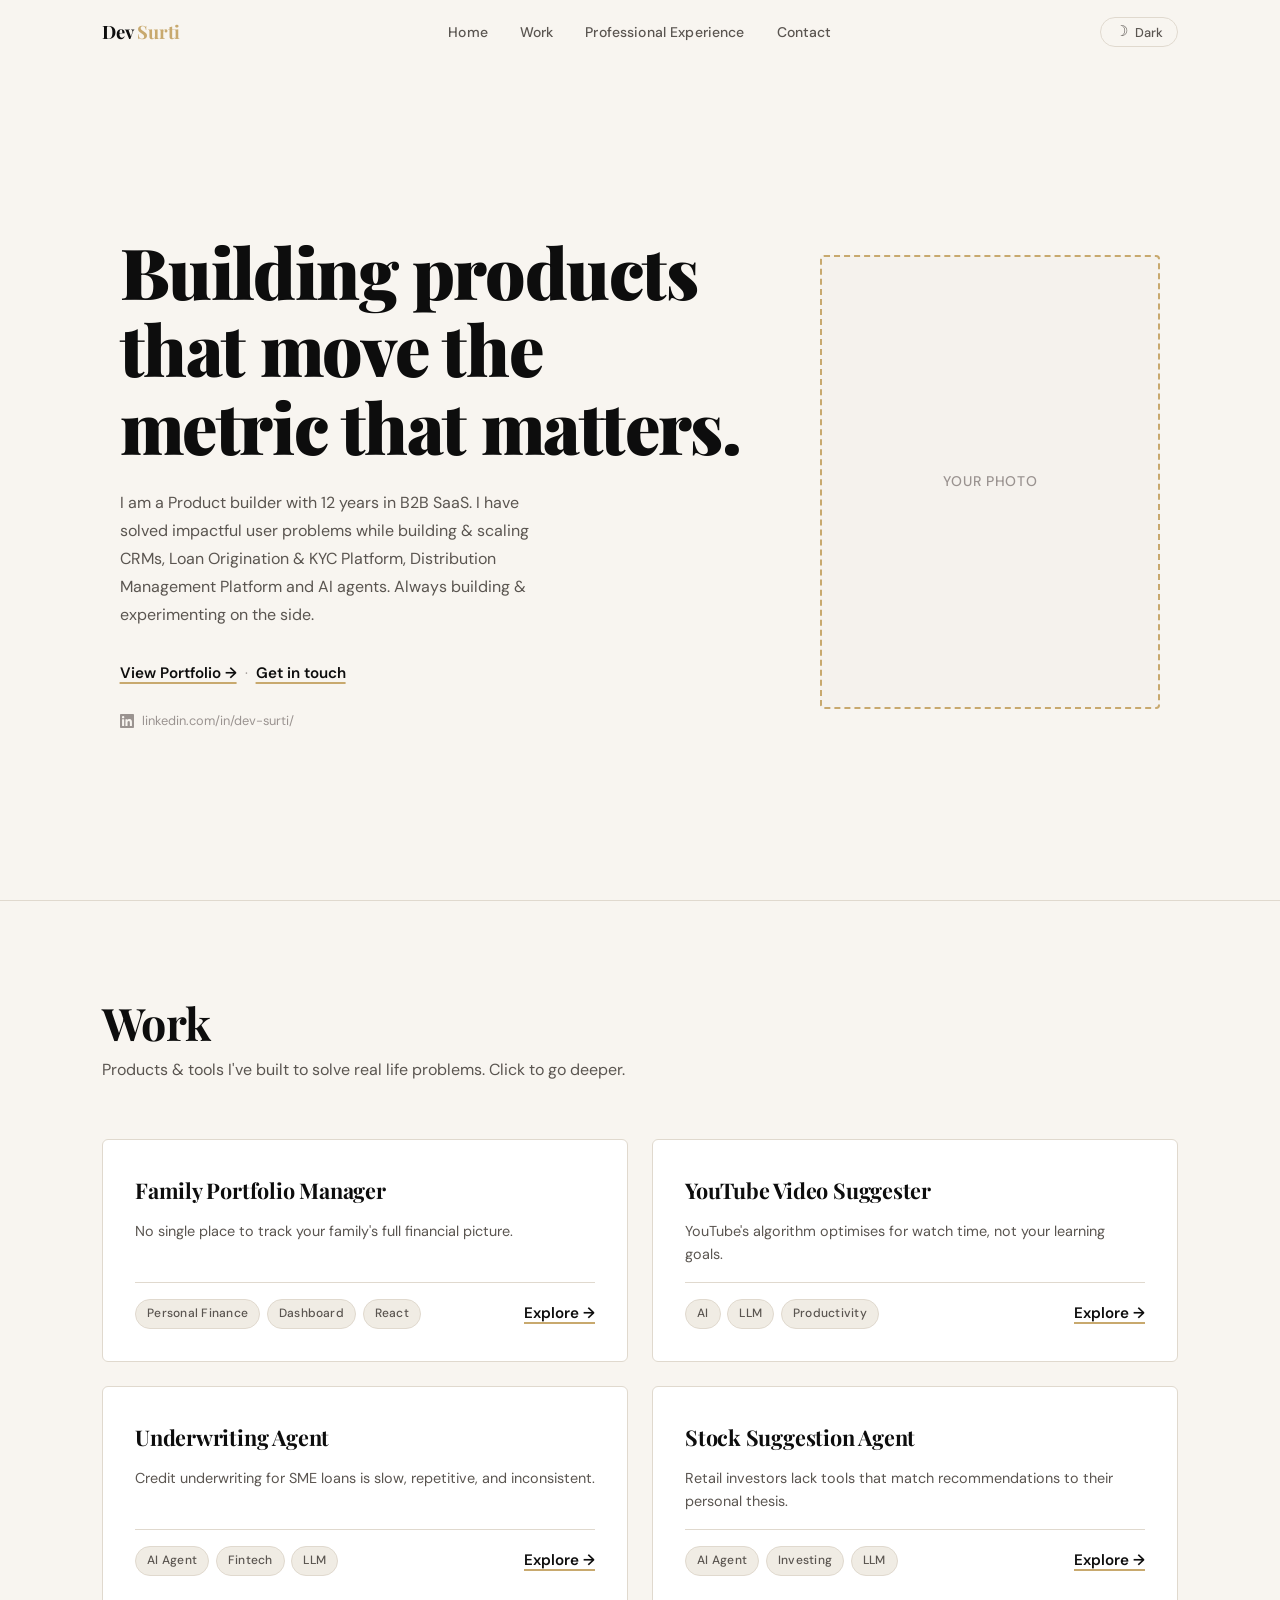
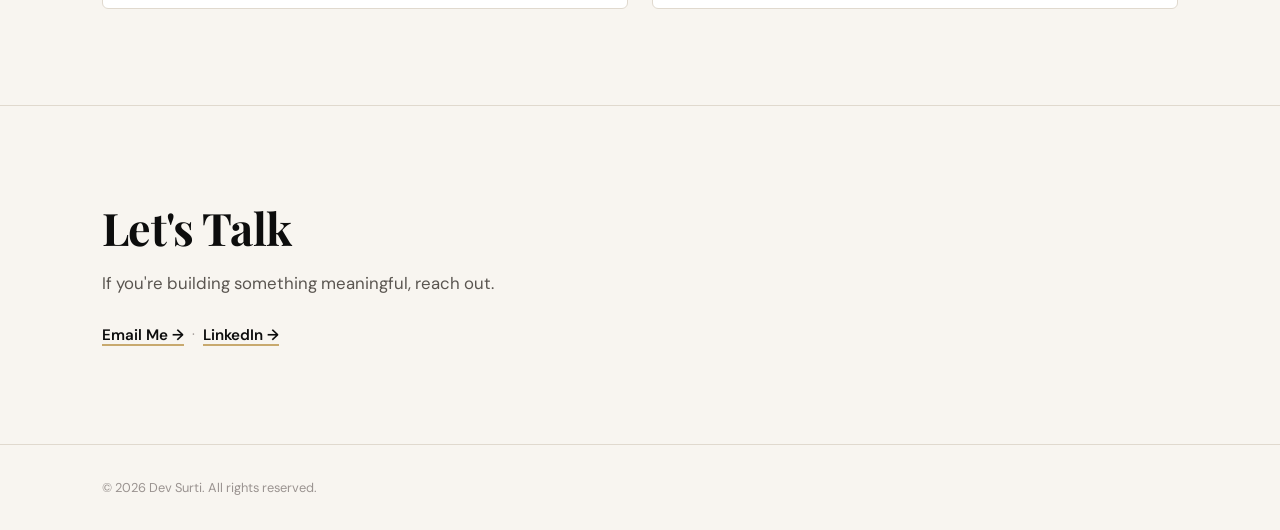
==== index.html @ 0338aacd "Initial portfolio launch" ====
<!DOCTYPE html>
<html lang="en" data-theme="light">
<head>
  <meta charset="UTF-8" />
  <meta name="viewport" content="width=device-width, initial-scale=1.0" />
  <title>Dev Surti — Senior Product Leader</title>
  <meta name="description" content="Product builder with 12 years in B2B SaaS. Building AI-native tools on the side." />
  <link rel="stylesheet" href="style.css" />
  <link rel="icon" href="favicon.svg" type="image/svg+xml" />
</head>
<body>

  <!-- ============================================================
       NAV
       ============================================================ -->
  <nav class="site-nav" id="site-nav">
    <div class="nav-inner">
      <a href="index.html" class="nav-logo">Dev <span>Surti</span></a>
      <ul class="nav-links" role="list">
        <li><a href="index.html">Home</a></li>
        <li><a href="index.html#work">Work</a></li>
        <li><a href="experience.html">Professional Experience</a></li>
        <li><a href="index.html#contact">Contact</a></li>
      </ul>
      <div class="nav-right">
        <button class="theme-toggle" id="theme-toggle" aria-label="Toggle theme">
          <span class="icon" id="theme-icon">☽</span>
          <span id="theme-label">Dark</span>
        </button>
        <button class="nav-hamburger" id="nav-hamburger" aria-label="Open menu" aria-expanded="false">
          <span></span><span></span><span></span>
        </button>
      </div>
    </div>
    <div class="nav-mobile" id="nav-mobile" role="navigation">
      <a href="index.html">Home</a>
      <a href="index.html#work">Work</a>
      <a href="experience.html">Professional Experience</a>
      <a href="index.html#contact">Contact</a>
    </div>
  </nav>

  <!-- ============================================================
       HERO
       ============================================================ -->
  <section class="hero">
    <div class="container">
      <div class="hero-inner">

        <!-- Left: text -->
        <div class="hero-text">
          <h1 class="display-heading fade-in">
            Building products<br />
            that move the<br />
            metric that matters.
          </h1>

          <p class="hero-bio fade-in fade-in-delay-1">
            I am a Product builder with 12 years in B2B SaaS. I have solved impactful user
            problems while building &amp; scaling CRMs, Loan Origination &amp; KYC Platform,
            Distribution Management Platform and AI agents. Always building &amp; experimenting
            on the side.
          </p>

          <div class="hero-ctas cta-group fade-in fade-in-delay-2">
            <a href="#work" class="text-cta">View Portfolio →</a>
            <span class="cta-divider">·</span>
            <a href="mailto:dev19388@gmail.com" class="text-cta">Get in touch</a>
          </div>

          <div class="hero-contact-line fade-in fade-in-delay-3">
            <svg class="li-icon" viewBox="0 0 24 24" xmlns="http://www.w3.org/2000/svg" aria-hidden="true">
              <path d="M20.447 20.452h-3.554v-5.569c0-1.328-.027-3.037-1.852-3.037-1.853 0-2.136 1.445-2.136 2.939v5.667H9.351V9h3.414v1.561h.046c.477-.9 1.637-1.85 3.37-1.85 3.601 0 4.267 2.37 4.267 5.455v6.286zM5.337 7.433a2.062 2.062 0 0 1-2.063-2.065 2.064 2.064 0 1 1 2.063 2.065zm1.782 13.019H3.555V9h3.564v11.452zM22.225 0H1.771C.792 0 0 .774 0 1.729v20.542C0 23.227.792 24 1.771 24h20.451C23.2 24 24 23.227 24 22.271V1.729C24 .774 23.2 0 22.222 0h.003z"/>
            </svg>
            <a href="https://linkedin.com/in/dev-surti/" target="_blank" rel="noopener">linkedin.com/in/dev-surti/</a>
          </div>
        </div>

        <!-- Right: photo placeholder -->
        <div class="fade-in fade-in-delay-2">
          <div class="profile-photo-placeholder" aria-label="Profile photo placeholder">
            Your Photo
          </div>
        </div>

      </div>
    </div>
  </section>

  <!-- ============================================================
       WORK
       ============================================================ -->
  <section class="work-section" id="work">
    <div class="container">
      <div class="work-header fade-in">
        <h2 class="section-heading">Work</h2>
        <p class="section-sub">Products &amp; tools I've built to solve real life problems. Click to go deeper.</p>
      </div>

      <div class="cards-grid">

        <!-- Card 01 -->
        <article class="project-card fade-in fade-in-delay-1">
          <h3 class="card-name">Family Portfolio Manager</h3>
          <p class="card-problem">No single place to track your family's full financial picture.</p>
          <div class="card-footer">
            <div class="tags">
              <span class="tag">Personal Finance</span>
              <span class="tag">Dashboard</span>
              <span class="tag">React</span>
            </div>
            <a href="project-family-portfolio.html" class="text-cta card-explore">Explore →</a>
          </div>
        </article>

        <!-- Card 02 -->
        <article class="project-card fade-in fade-in-delay-2">
          <h3 class="card-name">YouTube Video Suggester</h3>
          <p class="card-problem">YouTube's algorithm optimises for watch time, not your learning goals.</p>
          <div class="card-footer">
            <div class="tags">
              <span class="tag">AI</span>
              <span class="tag">LLM</span>
              <span class="tag">Productivity</span>
            </div>
            <a href="project-yt-suggester.html" class="text-cta card-explore">Explore →</a>
          </div>
        </article>

        <!-- Card 03 -->
        <article class="project-card fade-in fade-in-delay-3">
          <h3 class="card-name">Underwriting Agent</h3>
          <p class="card-problem">Credit underwriting for SME loans is slow, repetitive, and inconsistent.</p>
          <div class="card-footer">
            <div class="tags">
              <span class="tag">AI Agent</span>
              <span class="tag">Fintech</span>
              <span class="tag">LLM</span>
            </div>
            <a href="project-underwriting-agent.html" class="text-cta card-explore">Explore →</a>
          </div>
        </article>

        <!-- Card 04 -->
        <article class="project-card fade-in fade-in-delay-4">
          <h3 class="card-name">Stock Suggestion Agent</h3>
          <p class="card-problem">Retail investors lack tools that match recommendations to their personal thesis.</p>
          <div class="card-footer">
            <div class="tags">
              <span class="tag">AI Agent</span>
              <span class="tag">Investing</span>
              <span class="tag">LLM</span>
            </div>
            <a href="project-stock-agent.html" class="text-cta card-explore">Explore →</a>
          </div>
        </article>

      </div>
    </div>
  </section>

  <!-- ============================================================
       CONTACT
       ============================================================ -->
  <section class="contact-section" id="contact">
    <div class="container">
      <div class="contact-inner fade-in">
        <h2 class="section-heading">Let's Talk</h2>
        <p class="contact-text">
          If you're building something meaningful, reach out.
        </p>
        <div class="contact-ctas cta-group mt-3">
          <a href="mailto:dev19388@gmail.com" class="text-cta">Email Me →</a>
          <span class="cta-divider">·</span>
          <a href="https://linkedin.com/in/dev-surti/" target="_blank" rel="noopener" class="text-cta">LinkedIn →</a>
        </div>
      </div>
    </div>
  </section>

  <!-- ============================================================
       FOOTER
       ============================================================ -->
  <footer class="site-footer">
    <div class="footer-inner">
      <p class="footer-copy">© 2026 Dev Surti. All rights reserved.</p>
    </div>
  </footer>

  <!-- ============================================================
       JS
       ============================================================ -->
  <script>
    // --- Theme toggle ---
    const root = document.documentElement;
    const toggleBtn = document.getElementById('theme-toggle');
    const themeIcon = document.getElementById('theme-icon');
    const themeLabel = document.getElementById('theme-label');

    function applyTheme(theme) {
      root.setAttribute('data-theme', theme);
      localStorage.setItem('theme', theme);
      if (theme === 'dark') {
        themeIcon.textContent = '☀';
        themeLabel.textContent = 'Light';
      } else {
        themeIcon.textContent = '☽';
        themeLabel.textContent = 'Dark';
      }
    }

    const savedTheme = localStorage.getItem('theme') || 'light';
    applyTheme(savedTheme);

    toggleBtn.addEventListener('click', () => {
      const current = root.getAttribute('data-theme');
      applyTheme(current === 'dark' ? 'light' : 'dark');
    });

    // --- Sticky nav on scroll ---
    const nav = document.getElementById('site-nav');
    window.addEventListener('scroll', () => {
      nav.classList.toggle('scrolled', window.scrollY > 20);
    }, { passive: true });

    // --- Mobile hamburger ---
    const hamburger = document.getElementById('nav-hamburger');
    const mobileNav = document.getElementById('nav-mobile');

    hamburger.addEventListener('click', () => {
      const open = mobileNav.classList.toggle('open');
      hamburger.setAttribute('aria-expanded', open);
    });

    mobileNav.querySelectorAll('a').forEach(link => {
      link.addEventListener('click', () => {
        mobileNav.classList.remove('open');
        hamburger.setAttribute('aria-expanded', false);
      });
    });

    // --- Fade-in on scroll (Intersection Observer) ---
    const fadeEls = document.querySelectorAll('.fade-in');
    const observer = new IntersectionObserver((entries) => {
      entries.forEach(entry => {
        if (entry.isIntersecting) {
          entry.target.classList.add('visible');
          observer.unobserve(entry.target);
        }
      });
    }, { threshold: 0.12 });

    fadeEls.forEach(el => observer.observe(el));
  </script>

</body>
</html>
---- style.css ----
/* ============================================================
   IMPORTS
   ============================================================ */
@import url('https://fonts.googleapis.com/css2?family=Playfair+Display:ital,wght@0,400;0,700;0,900;1,400;1,700&family=DM+Sans:ital,wght@0,300;0,400;0,500;0,600;1,300;1,400&display=swap');

/* ============================================================
   CSS VARIABLES — LIGHT THEME (default)
   ============================================================ */
:root {
  --bg:          #f8f5f0;
  --bg-nav:      rgba(248, 245, 240, 0.92);
  --surface:     #ffffff;
  --border:      #e0d9ce;
  --border-accent: #c8a96e;
  --text-primary: #0d0d0d;
  --text-secondary: #5a5550;
  --text-muted:  #9a9390;
  --accent:      #c8a96e;
  --accent-hover: #b8934f;
  --tag-bg:      #f0ece4;
  --tag-text:    #5a5550;
  --card-bg:     #ffffff;
  --card-border: #e0d9ce;
  --live-bg:     #e8f5e9;
  --live-text:   #2e7d32;
  --placeholder-bg: #f5f2ed;
  --shadow:      0 2px 12px rgba(13,13,13,0.06);
  --shadow-hover: 0 8px 32px rgba(13,13,13,0.12);
}

/* DARK THEME */
[data-theme="dark"] {
  --bg:          #0d0d0d;
  --bg-nav:      rgba(13, 13, 13, 0.92);
  --surface:     #161614;
  --border:      #2a2820;
  --border-accent: #c8a96e;
  --text-primary: #f0ece4;
  --text-secondary: #b0a99e;
  --text-muted:  #6a6460;
  --accent:      #c8a96e;
  --accent-hover: #d9bc83;
  --tag-bg:      #1e1c18;
  --tag-text:    #b0a99e;
  --card-bg:     #161614;
  --card-border: #2a2820;
  --live-bg:     #0a1f0d;
  --live-text:   #66bb6a;
  --placeholder-bg: #1a1814;
  --shadow:      0 2px 12px rgba(0,0,0,0.3);
  --shadow-hover: 0 8px 32px rgba(0,0,0,0.5);
}

/* ============================================================
   RESET & BASE
   ============================================================ */
*, *::before, *::after {
  box-sizing: border-box;
  margin: 0;
  padding: 0;
}

html {
  scroll-behavior: smooth;
  font-size: 16px;
}

body {
  background-color: var(--bg);
  color: var(--text-primary);
  font-family: 'DM Sans', system-ui, sans-serif;
  font-weight: 400;
  line-height: 1.65;
  transition: background-color 0.3s ease, color 0.3s ease;
  -webkit-font-smoothing: antialiased;
}

img {
  max-width: 100%;
  display: block;
}

a {
  color: inherit;
  text-decoration: none;
}

ul, ol {
  list-style: none;
}

/* ============================================================
   TYPOGRAPHY
   ============================================================ */
h1, h2, h3, h4 {
  font-family: 'Playfair Display', Georgia, serif;
  line-height: 1.15;
  letter-spacing: -0.01em;
}

.display-heading {
  font-family: 'Playfair Display', Georgia, serif;
  font-size: clamp(2.6rem, 5.5vw, 4.8rem);
  font-weight: 900;
  line-height: 1.1;
  letter-spacing: -0.02em;
}

.section-heading {
  font-family: 'Playfair Display', Georgia, serif;
  font-size: clamp(2rem, 3.5vw, 3rem);
  font-weight: 700;
  letter-spacing: -0.015em;
}

.section-sub {
  font-size: 1rem;
  color: var(--text-secondary);
  margin-top: 0.5rem;
  font-weight: 400;
}

.body-lead {
  font-size: 1.05rem;
  line-height: 1.7;
  color: var(--text-secondary);
}

/* ============================================================
   LAYOUT
   ============================================================ */
.container {
  max-width: 1140px;
  margin: 0 auto;
  padding: 0 2rem;
}

.container--narrow {
  max-width: 800px;
  margin: 0 auto;
  padding: 0 2rem;
}

section {
  padding: 6rem 0;
}

/* ============================================================
   NAV
   ============================================================ */
.site-nav {
  position: fixed;
  top: 0;
  left: 0;
  right: 0;
  z-index: 100;
  background: var(--bg-nav);
  backdrop-filter: blur(12px);
  -webkit-backdrop-filter: blur(12px);
  border-bottom: 1px solid transparent;
  transition: border-color 0.3s ease, background 0.3s ease;
}

.site-nav.scrolled {
  border-bottom-color: var(--border);
}

.nav-inner {
  max-width: 1140px;
  margin: 0 auto;
  padding: 0 2rem;
  height: 64px;
  display: flex;
  align-items: center;
  justify-content: space-between;
  gap: 2rem;
}

.nav-logo {
  font-family: 'Playfair Display', Georgia, serif;
  font-size: 1.15rem;
  font-weight: 700;
  color: var(--text-primary);
  white-space: nowrap;
  flex-shrink: 0;
}

.nav-logo span {
  color: var(--accent);
}

.nav-links {
  display: flex;
  align-items: center;
  gap: 2rem;
}

.nav-links a {
  font-size: 0.875rem;
  font-weight: 500;
  color: var(--text-secondary);
  transition: color 0.2s ease;
  letter-spacing: 0.01em;
}

.nav-links a:hover {
  color: var(--text-primary);
}

.nav-right {
  display: flex;
  align-items: center;
  gap: 1.5rem;
  flex-shrink: 0;
}

/* Theme toggle */
.theme-toggle {
  background: none;
  border: 1px solid var(--border);
  border-radius: 20px;
  cursor: pointer;
  color: var(--text-secondary);
  font-family: 'DM Sans', sans-serif;
  font-size: 0.8rem;
  font-weight: 500;
  padding: 0.35rem 0.9rem;
  display: flex;
  align-items: center;
  gap: 0.4rem;
  transition: border-color 0.2s ease, color 0.2s ease, background 0.2s ease;
  white-space: nowrap;
}

.theme-toggle:hover {
  border-color: var(--accent);
  color: var(--text-primary);
}

.theme-toggle .icon {
  font-size: 0.95rem;
  line-height: 1;
}

/* Nav hamburger (mobile) */
.nav-hamburger {
  display: none;
  flex-direction: column;
  gap: 5px;
  background: none;
  border: none;
  cursor: pointer;
  padding: 4px;
}

.nav-hamburger span {
  display: block;
  width: 22px;
  height: 2px;
  background: var(--text-primary);
  transition: all 0.25s ease;
  border-radius: 2px;
}

/* Mobile nav drawer */
.nav-mobile {
  display: none;
  flex-direction: column;
  gap: 0;
  background: var(--bg);
  border-top: 1px solid var(--border);
  padding: 1rem 2rem 1.5rem;
}

.nav-mobile.open {
  display: flex;
}

.nav-mobile a {
  font-size: 1rem;
  font-weight: 500;
  color: var(--text-secondary);
  padding: 0.75rem 0;
  border-bottom: 1px solid var(--border);
  transition: color 0.2s ease;
}

.nav-mobile a:last-child {
  border-bottom: none;
}

.nav-mobile a:hover {
  color: var(--text-primary);
}

/* ============================================================
   TEXT CTAs (link-style, not buttons)
   ============================================================ */
.text-cta {
  display: inline-flex;
  align-items: center;
  gap: 0.25rem;
  font-size: 0.95rem;
  font-weight: 600;
  color: var(--text-primary);
  text-decoration: underline;
  text-decoration-color: var(--accent);
  text-underline-offset: 4px;
  text-decoration-thickness: 1.5px;
  transition: color 0.2s ease, text-decoration-color 0.2s ease;
}

.text-cta:hover {
  color: var(--accent);
  text-decoration-color: var(--accent);
}

.text-cta--accent {
  color: var(--accent);
}

.text-cta--accent:hover {
  color: var(--accent-hover);
}

.cta-group {
  display: flex;
  align-items: center;
  flex-wrap: wrap;
  gap: 0.5rem;
}

.cta-divider {
  color: var(--text-muted);
  font-size: 0.9rem;
  user-select: none;
}

/* ============================================================
   TAGS / BADGES
   ============================================================ */
.tags {
  display: flex;
  flex-wrap: wrap;
  gap: 0.5rem;
}

.tag {
  display: inline-block;
  padding: 0.25rem 0.7rem;
  background: var(--tag-bg);
  color: var(--tag-text);
  font-size: 0.75rem;
  font-weight: 500;
  border-radius: 20px;
  letter-spacing: 0.02em;
  border: 1px solid var(--border);
}

.tag--live {
  background: var(--live-bg);
  color: var(--live-text);
  border-color: transparent;
  font-weight: 600;
}

.tag--live::before {
  content: '● ';
  font-size: 0.6rem;
}

/* ============================================================
   FADE-IN ANIMATION
   ============================================================ */
.fade-in {
  opacity: 0;
  transform: translateY(20px);
  transition: opacity 0.6s ease, transform 0.6s ease;
}

.fade-in.visible {
  opacity: 1;
  transform: translateY(0);
}

.fade-in-delay-1 { transition-delay: 0.1s; }
.fade-in-delay-2 { transition-delay: 0.2s; }
.fade-in-delay-3 { transition-delay: 0.3s; }
.fade-in-delay-4 { transition-delay: 0.4s; }

/* ============================================================
   HERO SECTION
   ============================================================ */
.hero {
  padding-top: 10rem;
  padding-bottom: 6rem;
  min-height: 100vh;
  display: flex;
  align-items: center;
}

.hero-inner {
  display: grid;
  grid-template-columns: 1fr 340px;
  gap: 5rem;
  align-items: center;
  width: 100%;
}

.hero-bio {
  margin-top: 1.5rem;
  font-size: 1rem;
  color: var(--text-secondary);
  max-width: 420px;
  line-height: 1.75;
}

.hero-ctas {
  margin-top: 2rem;
}

.hero-contact-line {
  margin-top: 1.5rem;
  display: flex;
  align-items: center;
  gap: 0.5rem;
  font-size: 0.8rem;
  color: var(--text-muted);
}

.hero-contact-line a {
  color: var(--text-muted);
  transition: color 0.2s ease;
}

.hero-contact-line a:hover {
  color: var(--accent);
}

.hero-contact-line .li-icon {
  width: 14px;
  height: 14px;
  fill: currentColor;
  flex-shrink: 0;
}

/* Profile photo placeholder */
.profile-photo-placeholder {
  width: 100%;
  aspect-ratio: 3 / 4;
  border: 2px dashed var(--border-accent);
  border-radius: 4px;
  background: var(--placeholder-bg);
  display: flex;
  align-items: center;
  justify-content: center;
  color: var(--text-muted);
  font-size: 0.875rem;
  font-weight: 500;
  letter-spacing: 0.05em;
  text-transform: uppercase;
  max-width: 340px;
}

/* ============================================================
   WORK / PROJECT CARDS
   ============================================================ */
.work-section {
  border-top: 1px solid var(--border);
}

.work-header {
  margin-bottom: 3.5rem;
}

.cards-grid {
  display: grid;
  grid-template-columns: repeat(2, 1fr);
  gap: 1.5rem;
}

.project-card {
  background: var(--card-bg);
  border: 1px solid var(--card-border);
  border-radius: 6px;
  padding: 2rem;
  display: flex;
  flex-direction: column;
  gap: 1rem;
  transition: transform 0.25s ease, border-color 0.25s ease, box-shadow 0.25s ease;
  position: relative;
  overflow: hidden;
}

.project-card:hover {
  transform: translateY(-4px);
  border-color: var(--border-accent);
  box-shadow: var(--shadow-hover);
}

.card-number {
  font-family: 'Playfair Display', Georgia, serif;
  font-size: 3.5rem;
  font-weight: 900;
  color: var(--accent);
  opacity: 0.12;
  line-height: 1;
  position: absolute;
  top: 1.25rem;
  right: 1.75rem;
  user-select: none;
  pointer-events: none;
}

.card-name {
  font-family: 'Playfair Display', Georgia, serif;
  font-size: 1.35rem;
  font-weight: 700;
  line-height: 1.3;
  margin-top: 0.25rem;
}

.card-problem {
  font-size: 0.9rem;
  color: var(--text-secondary);
  line-height: 1.6;
}

.card-footer {
  margin-top: auto;
  padding-top: 1rem;
  border-top: 1px solid var(--border);
  display: flex;
  align-items: center;
  justify-content: space-between;
}

.card-status-tags {
  display: flex;
  flex-wrap: wrap;
  gap: 0.4rem;
  align-items: center;
  flex: 1;
}

.card-explore {
  flex-shrink: 0;
}

.card-footer .tags {
  flex: 1;
  gap: 0.4rem;
}

/* ============================================================
   CONTACT SECTION
   ============================================================ */
.contact-section {
  border-top: 1px solid var(--border);
}

.contact-inner {
  max-width: 640px;
}

.contact-text {
  margin-top: 1rem;
  font-size: 1.05rem;
  color: var(--text-secondary);
  line-height: 1.75;
}

.contact-ctas {
  margin-top: 2rem;
}

/* ============================================================
   FOOTER
   ============================================================ */
.site-footer {
  border-top: 1px solid var(--border);
  padding: 2rem 0;
}

.footer-inner {
  max-width: 1140px;
  margin: 0 auto;
  padding: 0 2rem;
  display: flex;
  align-items: center;
  justify-content: space-between;
  gap: 1rem;
  flex-wrap: wrap;
}

.footer-copy {
  font-size: 0.8rem;
  color: var(--text-muted);
}

/* ============================================================
   EXPERIENCE PAGE
   ============================================================ */
.experience-page {
  padding-top: 8rem;
  padding-bottom: 6rem;
}

.experience-header {
  display: flex;
  align-items: flex-start;
  justify-content: space-between;
  gap: 2rem;
  margin-bottom: 3rem;
  flex-wrap: wrap;
}

.experience-header h1 {
  font-size: clamp(2.2rem, 4vw, 3.5rem);
}

.resume-section {
  margin-top: 3rem;
}

.resume-section + .resume-section {
  margin-top: 2.5rem;
  padding-top: 2.5rem;
  border-top: 1px solid var(--border);
}

.resume-section-title {
  font-family: 'Playfair Display', Georgia, serif;
  font-size: 0.75rem;
  font-weight: 700;
  letter-spacing: 0.12em;
  text-transform: uppercase;
  color: var(--accent);
  margin-bottom: 1.25rem;
}

.resume-summary {
  font-size: 1rem;
  color: var(--text-secondary);
  line-height: 1.8;
}

/* Experience items */
.exp-item {
  margin-bottom: 2.5rem;
}

.exp-item:last-child {
  margin-bottom: 0;
}

.exp-header {
  display: flex;
  justify-content: space-between;
  align-items: flex-start;
  gap: 1rem;
  flex-wrap: wrap;
  margin-bottom: 0.35rem;
}

.exp-company {
  font-family: 'Playfair Display', Georgia, serif;
  font-size: 1.15rem;
  font-weight: 700;
}

.exp-role {
  font-size: 0.95rem;
  font-weight: 600;
  color: var(--text-secondary);
  margin-bottom: 0.75rem;
}

.exp-date {
  font-size: 0.8rem;
  color: var(--text-muted);
  font-weight: 500;
  white-space: nowrap;
  flex-shrink: 0;
  padding-top: 0.2rem;
}

.exp-bullets {
  list-style: none;
  display: flex;
  flex-direction: column;
  gap: 0.5rem;
}

.exp-bullets li {
  font-size: 0.925rem;
  color: var(--text-secondary);
  line-height: 1.65;
  padding-left: 1.2rem;
  position: relative;
}

.exp-bullets li::before {
  content: '–';
  position: absolute;
  left: 0;
  color: var(--accent);
  font-weight: 600;
}

/* Education */
.edu-item {
  display: flex;
  justify-content: space-between;
  align-items: center;
  gap: 1rem;
  padding: 0.6rem 0;
  border-bottom: 1px solid var(--border);
  flex-wrap: wrap;
}

.edu-item:first-child {
  border-top: 1px solid var(--border);
}

.edu-degree {
  font-weight: 600;
  font-size: 0.925rem;
}

.edu-school {
  font-size: 0.875rem;
  color: var(--text-secondary);
}

.edu-year {
  font-size: 0.8rem;
  color: var(--text-muted);
  white-space: nowrap;
  flex-shrink: 0;
}

/* Skills */
.skills-list {
  display: flex;
  flex-wrap: wrap;
  gap: 0.5rem;
}

.skill-chip {
  display: inline-block;
  padding: 0.3rem 0.8rem;
  background: var(--tag-bg);
  border: 1px solid var(--border);
  border-radius: 4px;
  font-size: 0.825rem;
  color: var(--text-secondary);
  font-weight: 500;
}

/* ============================================================
   PROJECT PAGES
   ============================================================ */
.project-page {
  padding-top: 8rem;
  padding-bottom: 6rem;
}

.back-link {
  display: inline-flex;
  align-items: center;
  gap: 0.4rem;
  font-size: 0.875rem;
  font-weight: 500;
  color: var(--text-muted);
  margin-bottom: 2.5rem;
  transition: color 0.2s ease;
}

.back-link:hover {
  color: var(--accent);
}

.project-hero {
  margin-bottom: 3.5rem;
}

.project-number {
  font-family: 'Playfair Display', Georgia, serif;
  font-size: 0.85rem;
  font-weight: 700;
  letter-spacing: 0.1em;
  color: var(--accent);
  text-transform: uppercase;
  margin-bottom: 0.5rem;
}

.project-hero h1 {
  font-size: clamp(2rem, 4.5vw, 3.5rem);
  margin-bottom: 1rem;
}

.project-teaser {
  font-family: 'Playfair Display', Georgia, serif;
  font-size: 1.25rem;
  font-style: italic;
  color: var(--text-secondary);
  line-height: 1.55;
  max-width: 640px;
  margin-bottom: 1.5rem;
}

.project-meta {
  display: flex;
  align-items: center;
  flex-wrap: wrap;
  gap: 0.5rem;
}

.project-section {
  margin-top: 3.5rem;
  padding-top: 3.5rem;
  border-top: 1px solid var(--border);
}

.project-section-label {
  font-family: 'Playfair Display', Georgia, serif;
  font-size: 0.75rem;
  font-weight: 700;
  letter-spacing: 0.12em;
  text-transform: uppercase;
  color: var(--accent);
  margin-bottom: 0.75rem;
}

.project-section h2 {
  font-size: clamp(1.5rem, 2.5vw, 2rem);
  margin-bottom: 1.5rem;
}

.project-section p {
  font-size: 0.975rem;
  color: var(--text-secondary);
  line-height: 1.8;
  margin-bottom: 1.25rem;
  max-width: 680px;
}

.project-section p:last-child {
  margin-bottom: 0;
}

/* Screenshot placeholders */
.screenshots-grid {
  display: grid;
  grid-template-columns: repeat(auto-fit, minmax(280px, 1fr));
  gap: 1.25rem;
  margin-top: 1.5rem;
}

.screenshot-placeholder {
  width: 100%;
  aspect-ratio: 16 / 9;
  border: 2px dashed var(--border-accent);
  border-radius: 6px;
  background: var(--placeholder-bg);
  display: flex;
  align-items: center;
  justify-content: center;
  color: var(--text-muted);
  font-size: 0.8rem;
  font-weight: 500;
  letter-spacing: 0.05em;
  text-transform: uppercase;
  opacity: 0.7;
}

.github-cta {
  margin-top: 2rem;
}

/* Download PDF button */
.download-pdf-btn {
  display: inline-flex;
  align-items: center;
  gap: 0.5rem;
  padding: 0.65rem 1.4rem;
  background: var(--accent);
  color: #0d0d0d;
  font-family: 'DM Sans', sans-serif;
  font-size: 0.875rem;
  font-weight: 600;
  border-radius: 4px;
  text-decoration: none;
  transition: background 0.2s ease, transform 0.15s ease;
  white-space: nowrap;
  flex-shrink: 0;
  border: none;
  cursor: pointer;
}

.download-pdf-btn:hover {
  background: var(--accent-hover);
  color: #0d0d0d;
  transform: translateY(-1px);
  text-decoration: none;
}

/* ============================================================
   DIVIDERS & UTILITIES
   ============================================================ */
.divider {
  height: 1px;
  background: var(--border);
  margin: 0;
}

.text-accent { color: var(--accent); }
.text-muted  { color: var(--text-muted); }
.text-secondary { color: var(--text-secondary); }
.mt-1 { margin-top: 0.5rem; }
.mt-2 { margin-top: 1rem; }
.mt-3 { margin-top: 1.5rem; }

/* ============================================================
   RESPONSIVE
   ============================================================ */
@media (max-width: 900px) {
  .hero-inner {
    grid-template-columns: 1fr;
    gap: 3rem;
  }

  .profile-photo-placeholder {
    max-width: 220px;
    margin: 0 auto;
  }

  .hero {
    padding-top: 8rem;
    min-height: auto;
  }

  .cards-grid {
    grid-template-columns: 1fr;
  }

  .nav-links {
    display: none;
  }

  .nav-hamburger {
    display: flex;
  }

  .experience-header {
    flex-direction: column;
    align-items: flex-start;
  }
}

@media (max-width: 640px) {
  section {
    padding: 4rem 0;
  }

  .container,
  .container--narrow {
    padding: 0 1.25rem;
  }

  .nav-inner {
    padding: 0 1.25rem;
  }

  .footer-inner {
    padding: 0 1.25rem;
    flex-direction: column;
    align-items: flex-start;
  }

  .project-card {
    padding: 1.5rem;
  }

  .screenshots-grid {
    grid-template-columns: 1fr;
  }
}

/* ============================================================
   PRINT STYLES (experience.html)
   ============================================================ */
@media print {
  .site-nav,
  .nav-mobile,
  .download-btn,
  .download-pdf-btn,
  .site-footer,
  .fade-in {
    display: none !important;
  }

  body {
    background: #fff;
    color: #000;
    font-size: 11pt;
  }

  .experience-page {
    padding-top: 1rem;
    padding-bottom: 0;
  }

  .experience-header {
    margin-bottom: 1.5rem;
  }

  .resume-section + .resume-section {
    margin-top: 1.25rem;
    padding-top: 1.25rem;
  }

  .exp-item {
    margin-bottom: 1.25rem;
    page-break-inside: avoid;
  }

  a {
    color: #000 !important;
    text-decoration: none !important;
  }

  h1, h2, h3 {
    color: #000 !important;
  }

  .resume-section-title,
  .project-number,
  .exp-bullets li::before {
    color: #666 !important;
  }
}
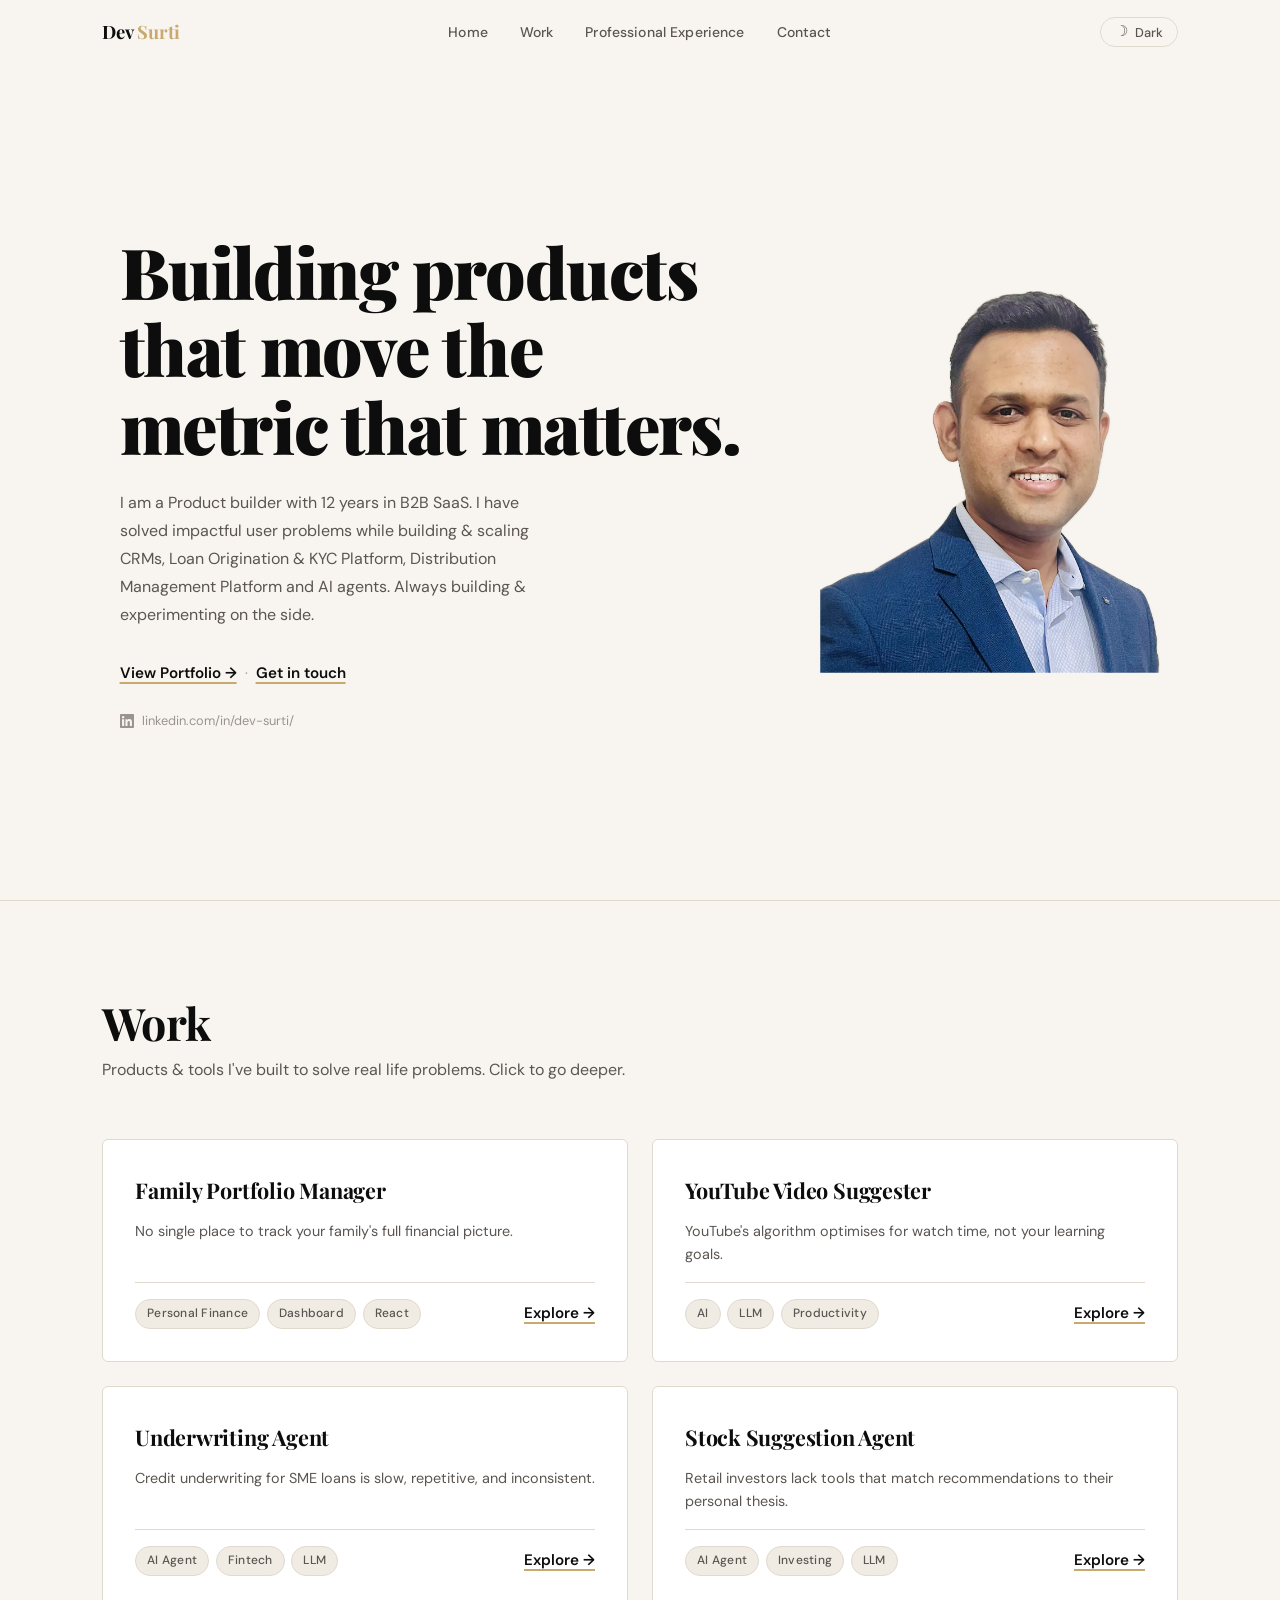
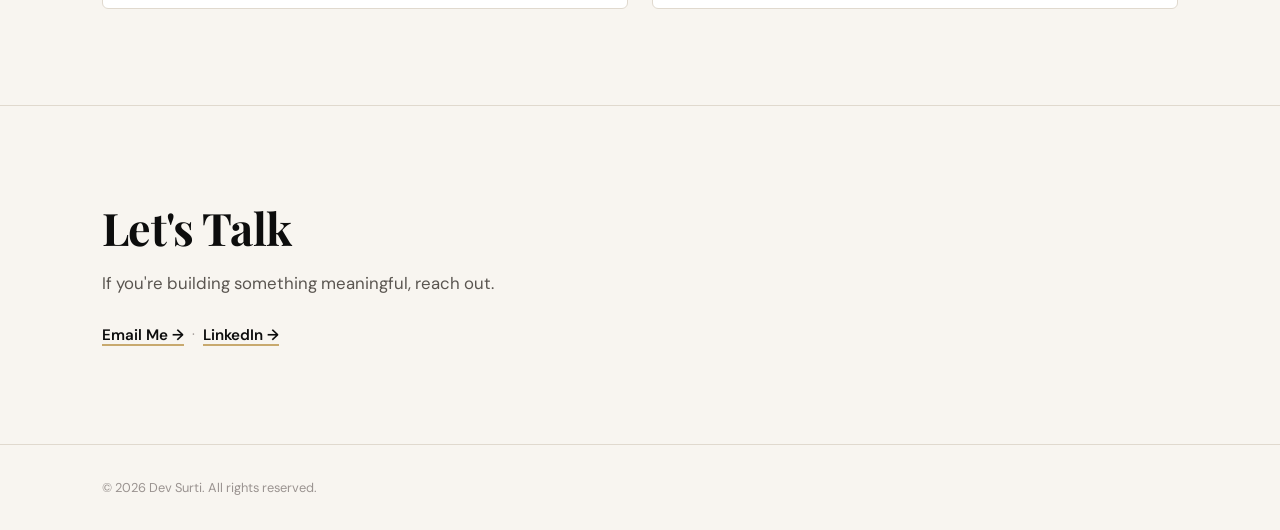
==== commit 603b1198: "Add profile photo" ====
--- a/index.html
+++ b/index.html
@@ -78,9 +78,7 @@
 
         <!-- Right: photo placeholder -->
         <div class="fade-in fade-in-delay-2">
-          <div class="profile-photo-placeholder" aria-label="Profile photo placeholder">
-            Your Photo
-          </div>
+         <img src="profile.webp" alt="Dev Surti" class="profile-photo" />
         </div>
 
       </div>
--- a/style.css
+++ b/style.css
@@ -1040,4 +1040,12 @@
   .exp-bullets li::before {
     color: #666 !important;
   }
-}
+  .profile-photo {
+  width: 100%;
+  max-width: 340px;
+  aspect-ratio: 3 / 4;
+  object-fit: cover;
+  border-radius: 4px;
+  display: block;
+  }
+}
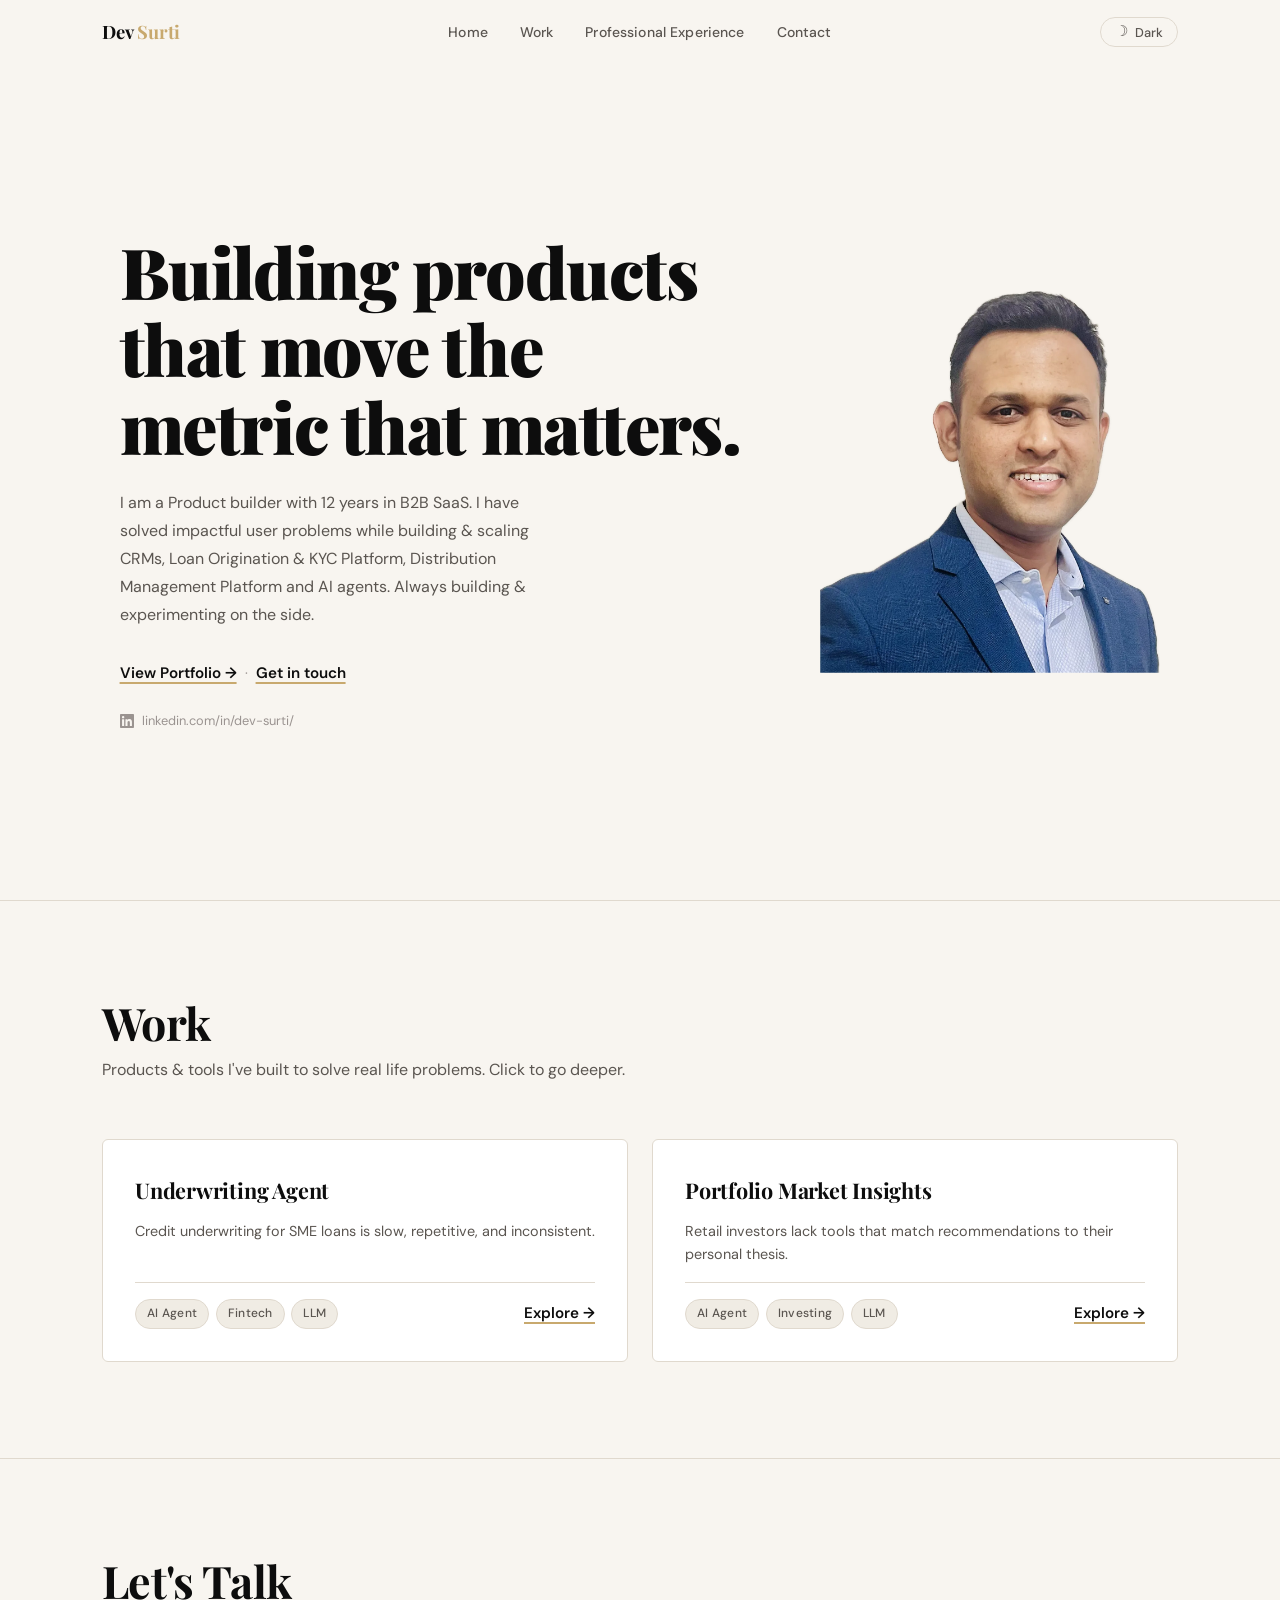
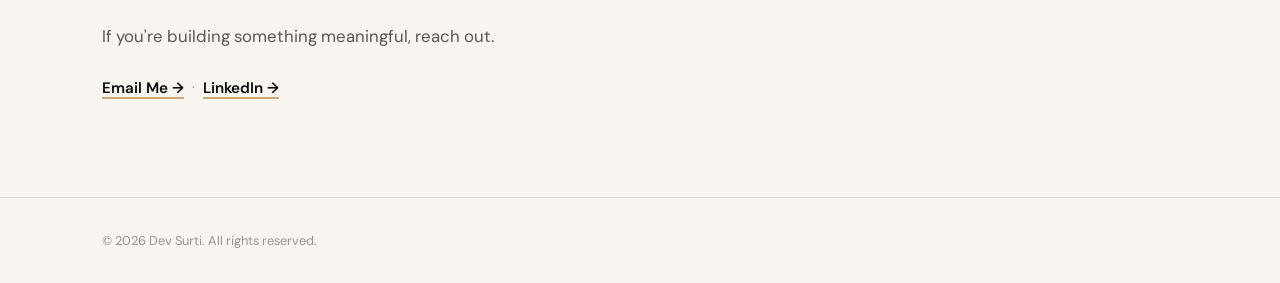
==== commit bcf2227f: "Rename stock agent to Portfolio Market Insights, add full content and screenshots, comment out WIP c" ====
--- a/index.html
+++ b/index.html
@@ -97,7 +97,7 @@
 
       <div class="cards-grid">
 
-        <!-- Card 01 -->
+        <!--
         <article class="project-card fade-in fade-in-delay-1">
           <h3 class="card-name">Family Portfolio Manager</h3>
           <p class="card-problem">No single place to track your family's full financial picture.</p>
@@ -111,7 +111,6 @@
           </div>
         </article>
 
-        <!-- Card 02 -->
         <article class="project-card fade-in fade-in-delay-2">
           <h3 class="card-name">YouTube Video Suggester</h3>
           <p class="card-problem">YouTube's algorithm optimises for watch time, not your learning goals.</p>
@@ -124,9 +123,10 @@
             <a href="project-yt-suggester.html" class="text-cta card-explore">Explore →</a>
           </div>
         </article>
+        -->
 
         <!-- Card 03 -->
-        <article class="project-card fade-in fade-in-delay-3">
+        <article class="project-card fade-in fade-in-delay-1">
           <h3 class="card-name">Underwriting Agent</h3>
           <p class="card-problem">Credit underwriting for SME loans is slow, repetitive, and inconsistent.</p>
           <div class="card-footer">
@@ -140,8 +140,8 @@
         </article>
 
         <!-- Card 04 -->
-        <article class="project-card fade-in fade-in-delay-4">
-          <h3 class="card-name">Stock Suggestion Agent</h3>
+        <article class="project-card fade-in fade-in-delay-2">
+          <h3 class="card-name">Portfolio Market Insights</h3>
           <p class="card-problem">Retail investors lack tools that match recommendations to their personal thesis.</p>
           <div class="card-footer">
             <div class="tags">
--- a/style.css
+++ b/style.css
@@ -850,6 +850,55 @@
   margin-bottom: 0;
 }
 
+.project-list {
+  list-style: none;
+  padding: 0;
+  margin: 0;
+  display: flex;
+  flex-direction: column;
+  gap: 0.85rem;
+  max-width: 680px;
+}
+
+.project-list li {
+  font-size: 0.975rem;
+  color: var(--text-secondary);
+  line-height: 1.8;
+  padding-left: 1.25rem;
+  position: relative;
+}
+
+.project-list li::before {
+  content: '–';
+  position: absolute;
+  left: 0;
+  color: var(--accent);
+  font-weight: 700;
+}
+
+.project-list code {
+  font-family: 'SF Mono', 'Fira Code', monospace;
+  font-size: 0.85em;
+  background: var(--border);
+  padding: 1px 5px;
+  border-radius: 3px;
+  color: var(--accent);
+}
+
+.code-block {
+  font-family: 'SF Mono', 'Fira Code', monospace;
+  font-size: 0.82rem;
+  line-height: 1.7;
+  color: var(--text-secondary);
+  background: var(--border);
+  border: 1px solid var(--border);
+  border-radius: 8px;
+  padding: 1.5rem;
+  white-space: pre-wrap;
+  overflow-x: auto;
+  max-width: 100%;
+}
+
 /* Screenshot placeholders */
 .screenshots-grid {
   display: grid;
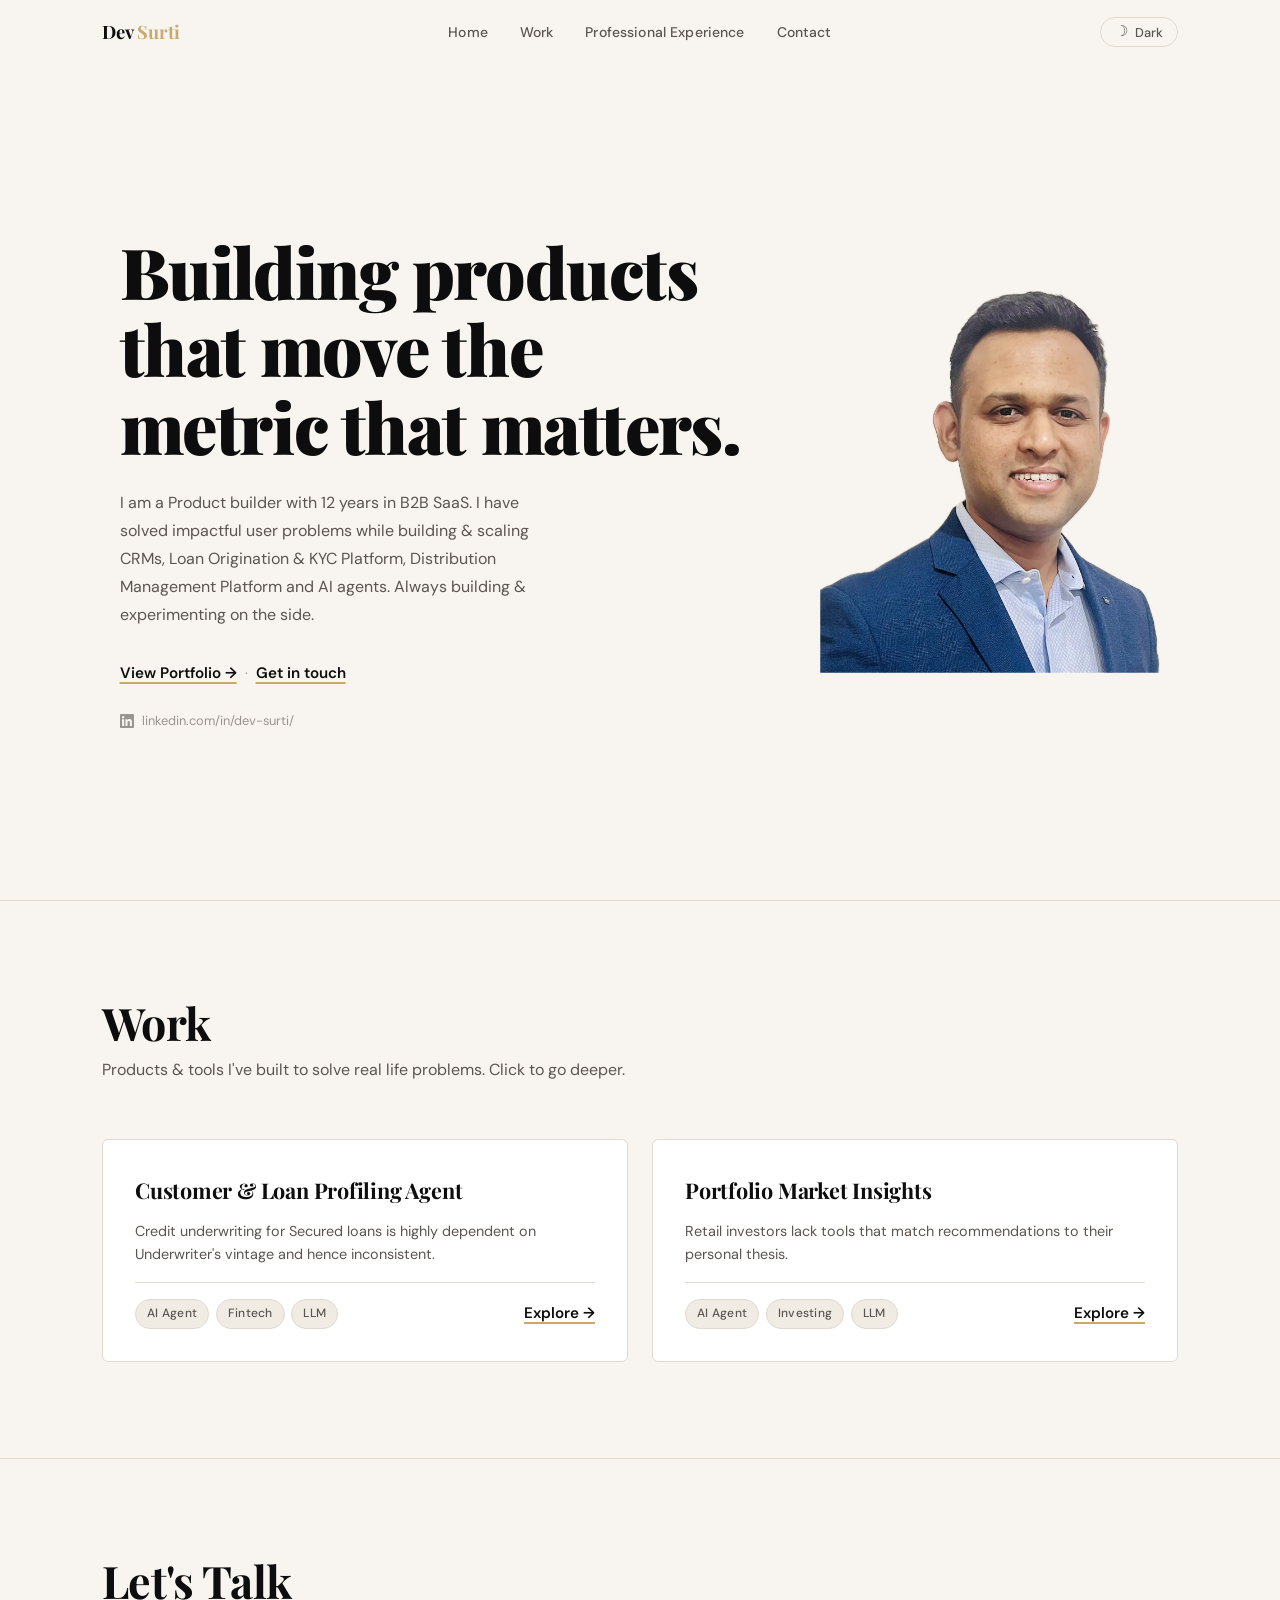
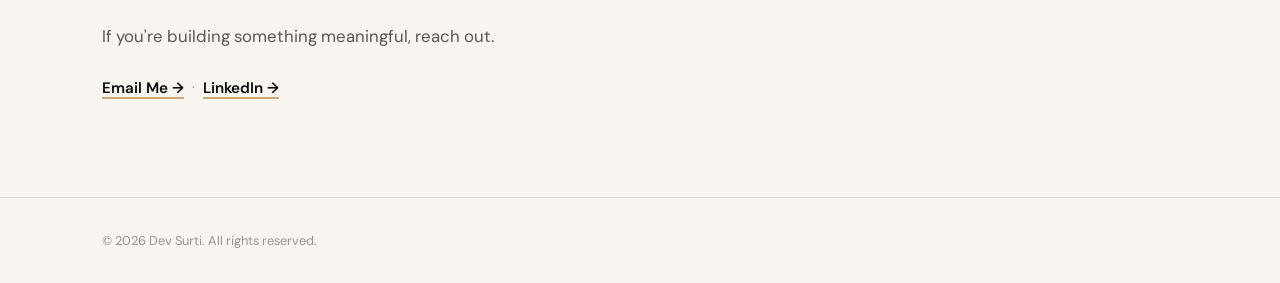
==== commit cd7e92a9: "Remove project number labels, update underwriting agent teaser, add underwriting agent diagram" ====
--- a/index.html
+++ b/index.html
@@ -127,8 +127,8 @@
 
         <!-- Card 03 -->
         <article class="project-card fade-in fade-in-delay-1">
-          <h3 class="card-name">Underwriting Agent</h3>
-          <p class="card-problem">Credit underwriting for SME loans is slow, repetitive, and inconsistent.</p>
+          <h3 class="card-name">Customer & Loan Profiling Agent</h3>
+          <p class="card-problem">Credit underwriting for Secured loans is highly dependent on Underwriter's vintage and hence inconsistent.</p>
           <div class="card-footer">
             <div class="tags">
               <span class="tag">AI Agent</span>
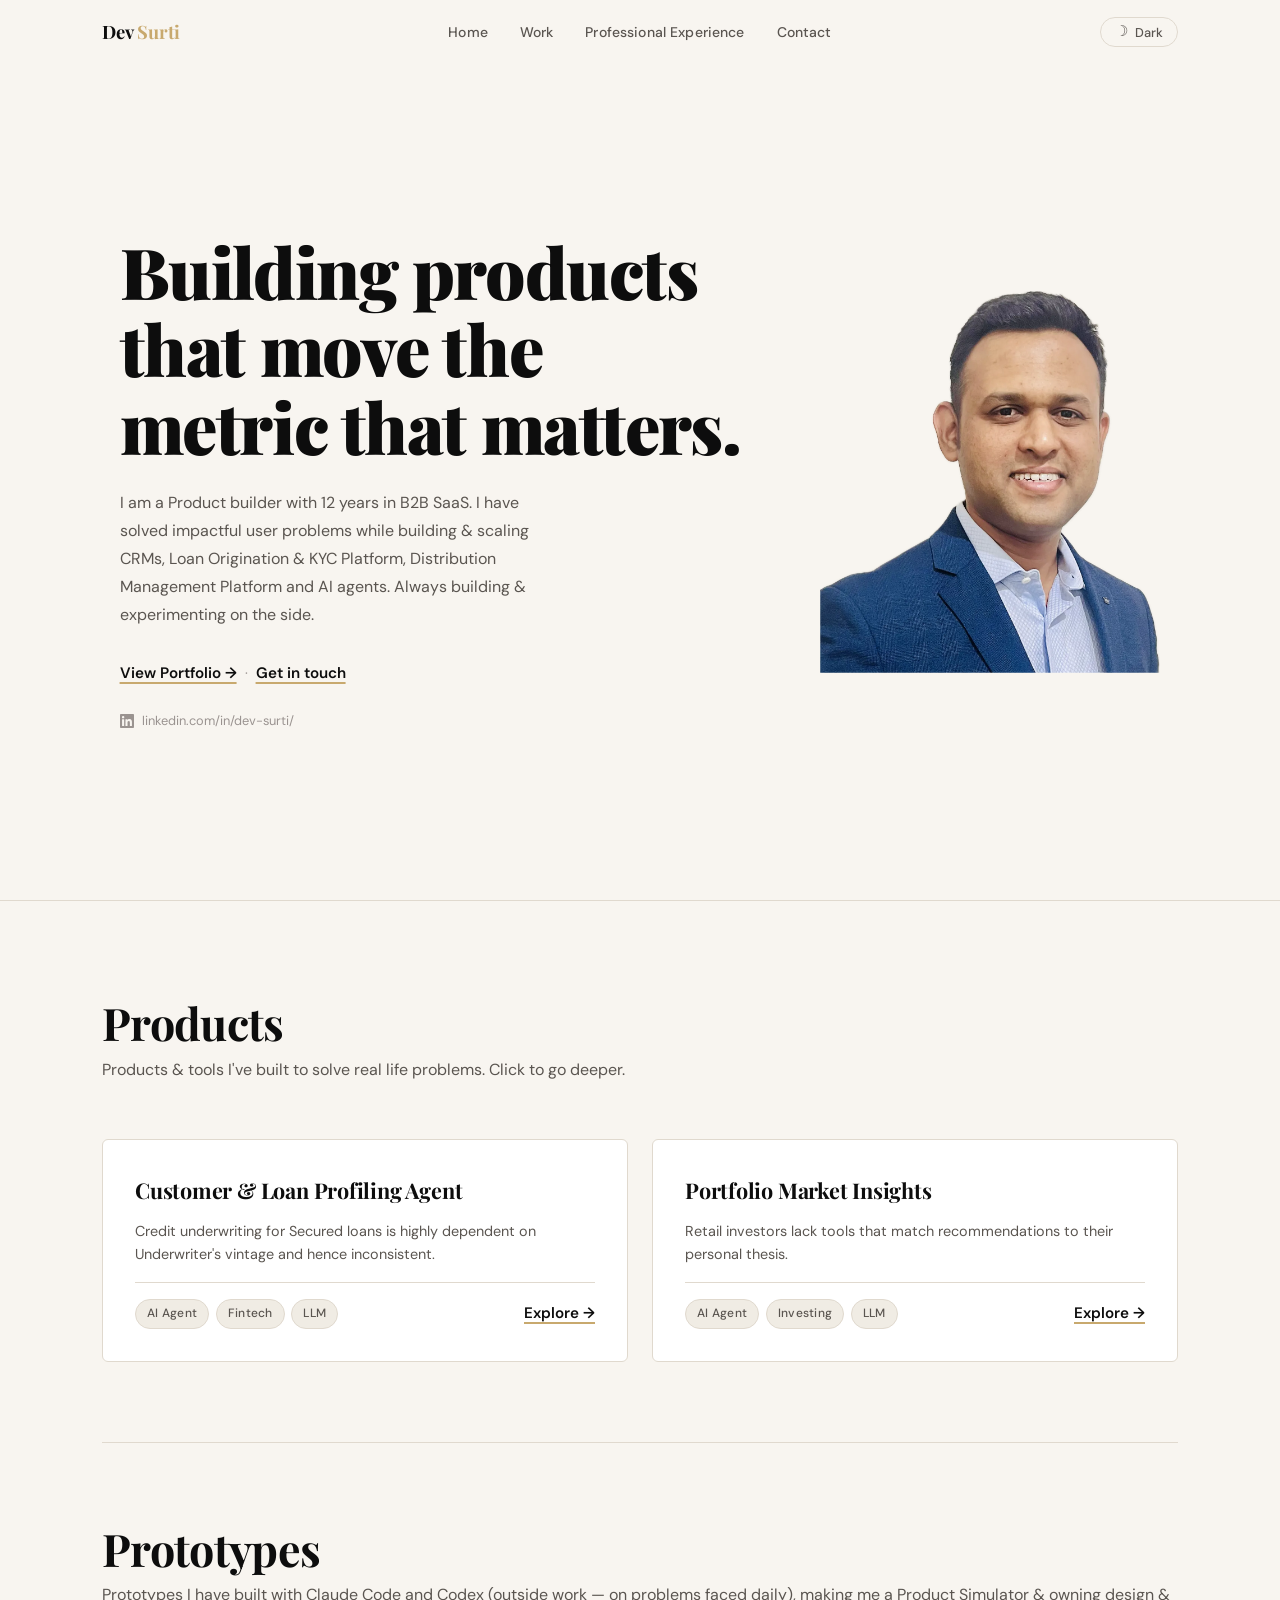
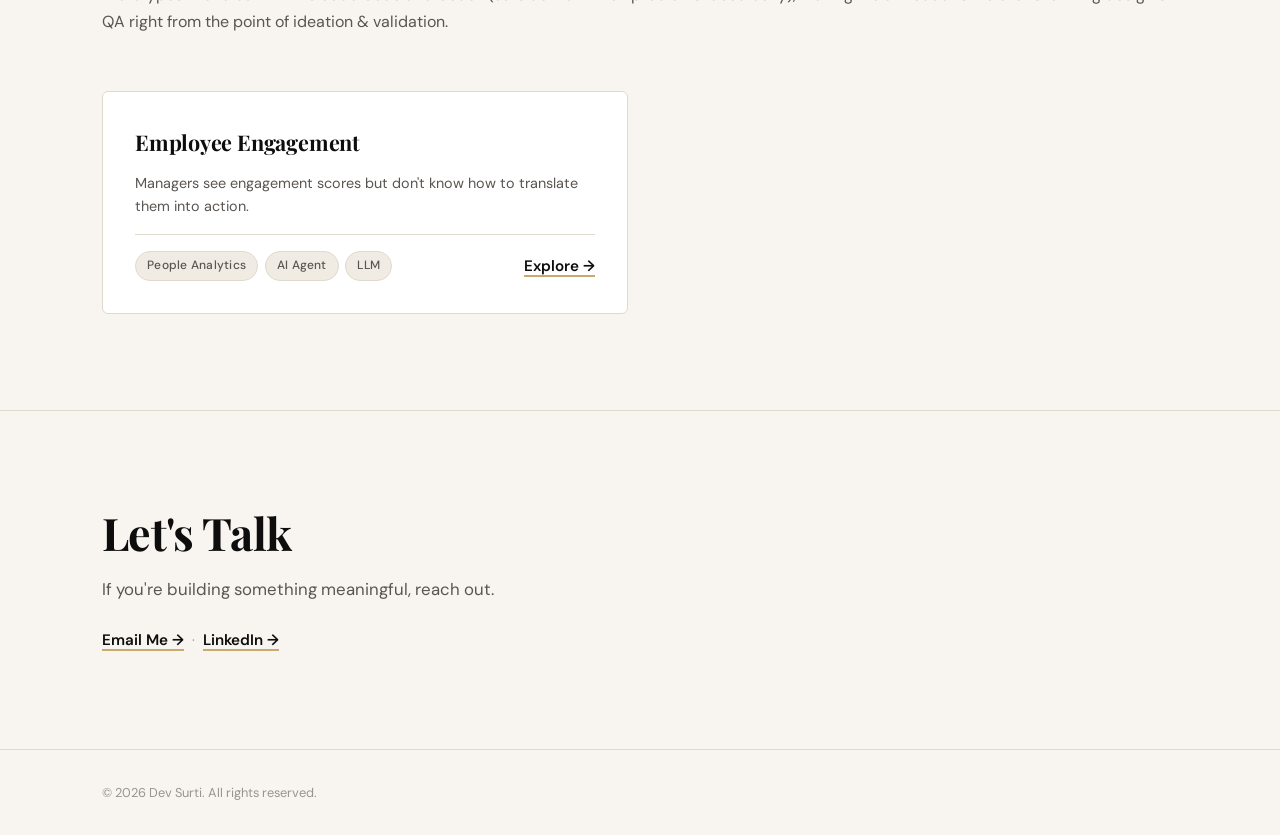
==== commit 78516a20: "Split Work into Products/Prototypes, add Employee Engagement prototype page Co-Authored-By: Claude S" ====
--- a/index.html
+++ b/index.html
@@ -90,8 +90,10 @@
        ============================================================ -->
   <section class="work-section" id="work">
     <div class="container">
+
+      <!-- ── Products ── -->
       <div class="work-header fade-in">
-        <h2 class="section-heading">Work</h2>
+        <h2 class="section-heading">Products</h2>
         <p class="section-sub">Products &amp; tools I've built to solve real life problems. Click to go deeper.</p>
       </div>
 
@@ -125,9 +127,8 @@
         </article>
         -->
 
-        <!-- Card 03 -->
         <article class="project-card fade-in fade-in-delay-1">
-          <h3 class="card-name">Customer & Loan Profiling Agent</h3>
+          <h3 class="card-name">Customer &amp; Loan Profiling Agent</h3>
           <p class="card-problem">Credit underwriting for Secured loans is highly dependent on Underwriter's vintage and hence inconsistent.</p>
           <div class="card-footer">
             <div class="tags">
@@ -139,7 +140,6 @@
           </div>
         </article>
 
-        <!-- Card 04 -->
         <article class="project-card fade-in fade-in-delay-2">
           <h3 class="card-name">Portfolio Market Insights</h3>
           <p class="card-problem">Retail investors lack tools that match recommendations to their personal thesis.</p>
@@ -154,6 +154,30 @@
         </article>
 
       </div>
+
+      <!-- ── Prototypes ── -->
+      <div class="work-header fade-in" style="margin-top:5rem;padding-top:5rem;border-top:1px solid var(--border);" id="prototypes">
+        <h2 class="section-heading">Prototypes</h2>
+        <p class="section-sub">Prototypes I have built with Claude Code and Codex (outside work — on problems faced daily), making me a Product Simulator &amp; owning design &amp; QA right from the point of ideation &amp; validation.</p>
+      </div>
+
+      <div class="cards-grid">
+
+        <article class="project-card fade-in fade-in-delay-1">
+          <h3 class="card-name">Employee Engagement</h3>
+          <p class="card-problem">Managers see engagement scores but don't know how to translate them into action.</p>
+          <div class="card-footer">
+            <div class="tags">
+              <span class="tag">People Analytics</span>
+              <span class="tag">AI Agent</span>
+              <span class="tag">LLM</span>
+            </div>
+            <a href="prototype-employee-engagement.html" class="text-cta card-explore">Explore →</a>
+          </div>
+        </article>
+
+      </div>
+
     </div>
   </section>
 
